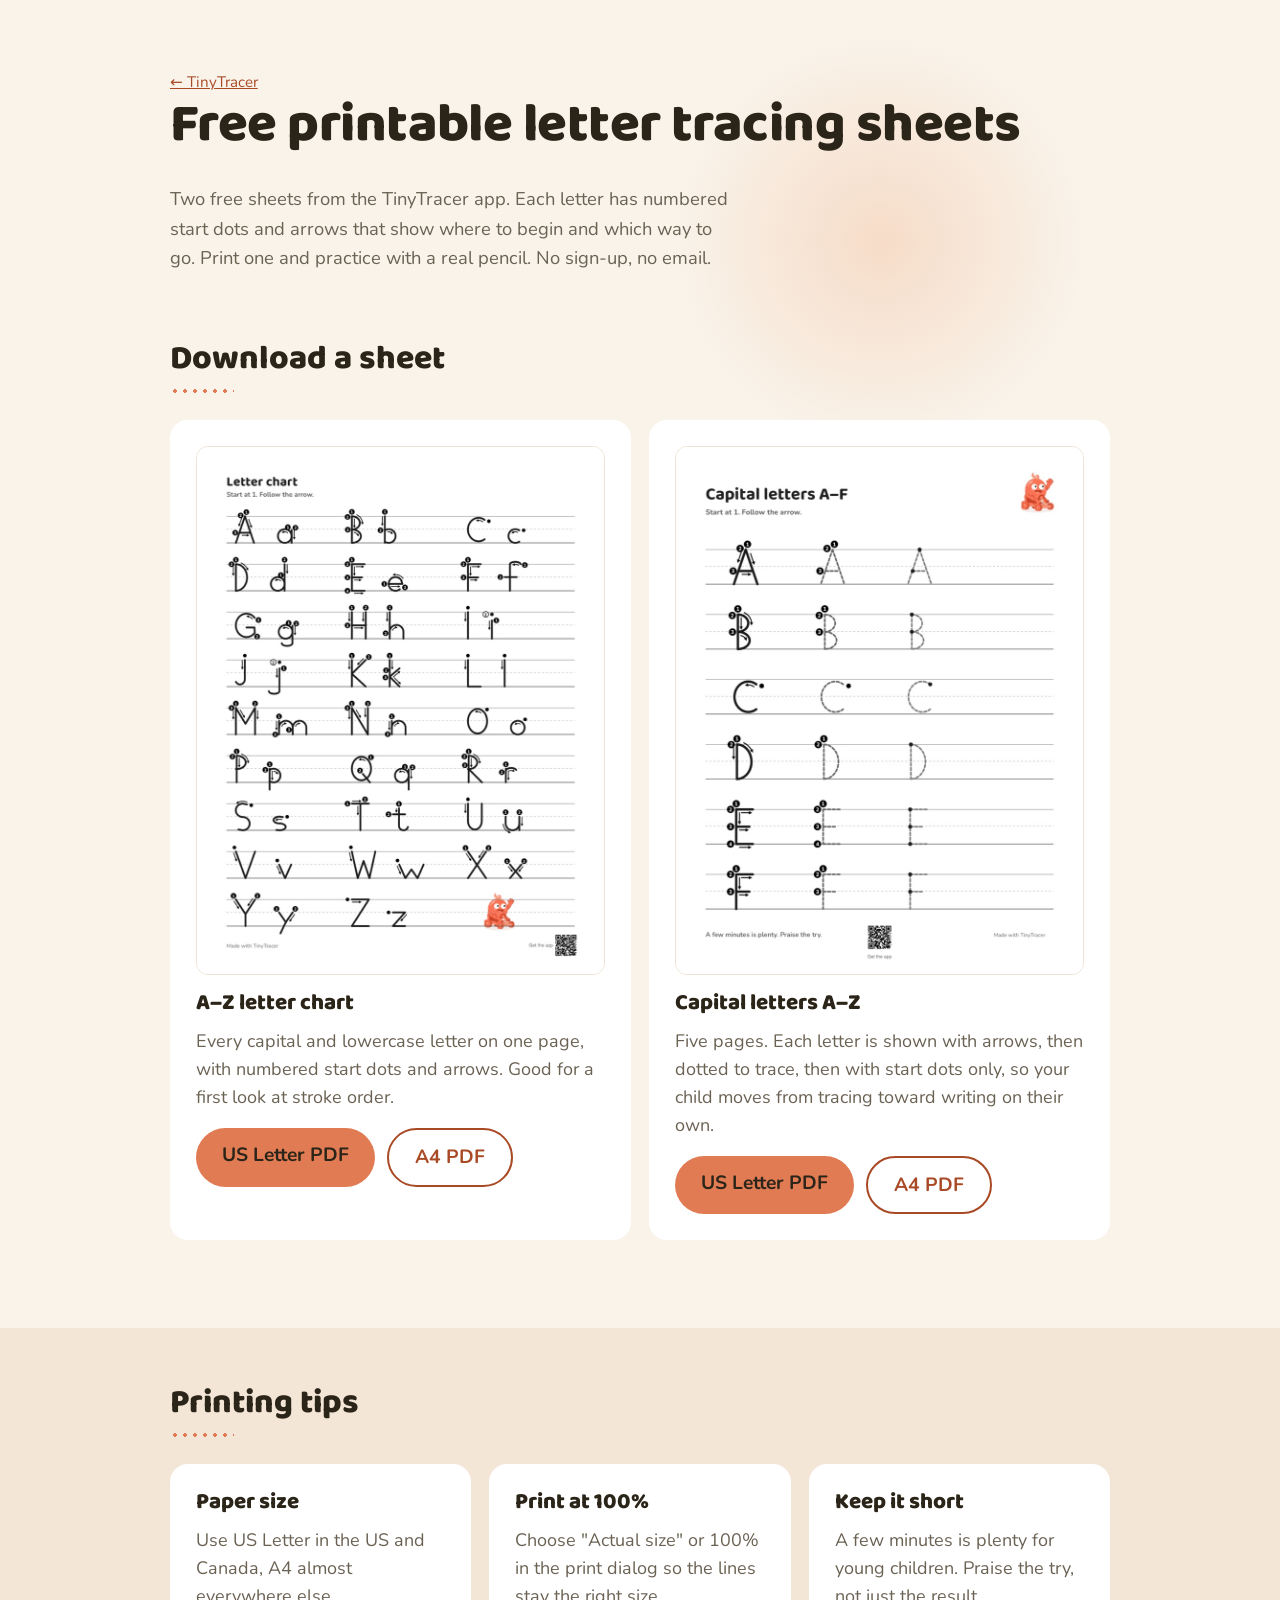
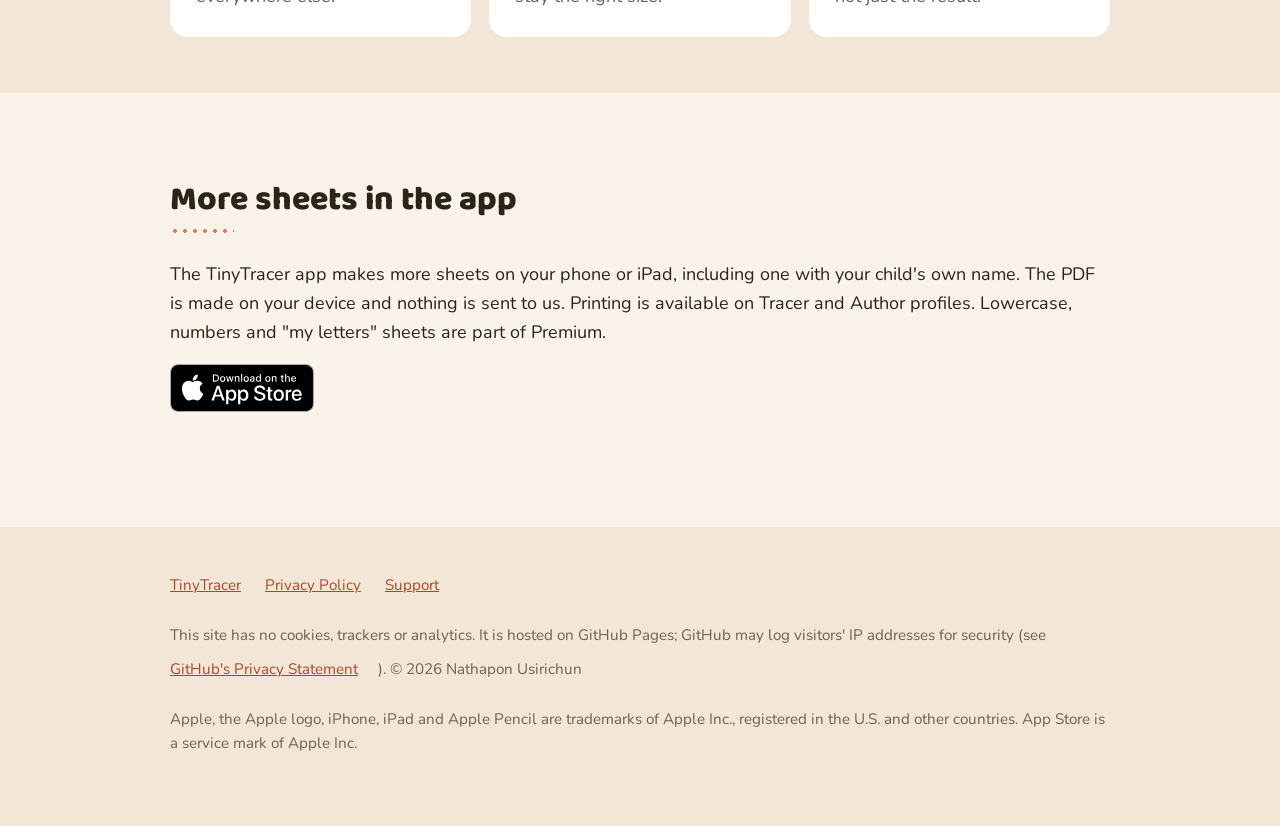
==== printables/index.html @ d0580b0e "TinyTracer landing page and free printables Co-Authored-By: Claude Sonnet 5.5 <noreply@anthropic.com" ====
<!doctype html>
<html lang="en">
<head>
<meta charset="utf-8">
<meta name="viewport" content="width=device-width,initial-scale=1">
<title>Free Printable Letter Tracing Sheets (PDF) | TinyTracer</title>
<meta name="description" content="Free printable letter tracing sheets for kids: an A–Z chart and capital letters, with numbered start dots and arrows. Print and practice with a real pencil.">
<link rel="canonical" href="https://nusirichun.github.io/tinytracer/printables/">
<link rel="preload" href="../fonts/Baloo2-ExtraBold.ttf" as="font" type="font/ttf" crossorigin>
<link rel="stylesheet" href="../style.css">
<meta property="og:type" content="website">
<meta property="og:url" content="https://nusirichun.github.io/tinytracer/printables/">
<meta property="og:title" content="Free printable letter tracing sheets">
<meta property="og:description" content="An A–Z chart and capital letters with numbered start dots and arrows. Free PDFs, no sign-up.">
<meta property="og:image" content="https://nusirichun.github.io/tinytracer/printables/preview-capitals.jpg">
<meta name="twitter:card" content="summary_large_image">
</head>
<body>
<main class="wrap">

<header class="hero single">
  <div>
    <p class="note"><a href="../">← TinyTracer</a></p>
    <h1>Free printable letter tracing sheets</h1>
    <p class="sub">Two free sheets from the TinyTracer app. Each letter has numbered start dots and arrows that show where to begin and which way to go. Print one and practice with a real pencil. No sign-up, no email.</p>
  </div>
</header>

<section aria-labelledby="sheets" class="sheet-section">
  <h2 id="sheets">Download a sheet</h2>
  <div class="grid two">
    <div class="card sheet">
      <img src="preview-a-z-chart.jpg" width="720" height="932" loading="lazy" alt="A printable A–Z letter chart: each capital and lowercase letter with numbered start dots and arrows on handwriting lines">
      <h3>A–Z letter chart</h3>
      <p>Every capital and lowercase letter on one page, with numbered start dots and arrows. Good for a first look at stroke order.</p>
      <div class="ctas">
        <a class="btn" href="tinytracer-a-z-chart-letter.pdf" download>US Letter PDF</a>
        <a class="btn alt" href="tinytracer-a-z-chart-a4.pdf" download>A4 PDF</a>
      </div>
    </div>
    <div class="card sheet">
      <img src="preview-capitals.jpg" width="720" height="932" loading="lazy" alt="A printable capital letters sheet: letters A to F, each traced once with arrows, then as dotted letters to trace, then with start dots only">
      <h3>Capital letters A–Z</h3>
      <p>Five pages. Each letter is shown with arrows, then dotted to trace, then with start dots only, so your child moves from tracing toward writing on their own.</p>
      <div class="ctas">
        <a class="btn" href="tinytracer-capitals-letter.pdf" download>US Letter PDF</a>
        <a class="btn alt" href="tinytracer-capitals-a4.pdf" download>A4 PDF</a>
      </div>
    </div>
  </div>
</section>

<section aria-labelledby="tips" class="band">
  <div class="wrap">
    <h2 id="tips">Printing tips</h2>
    <div class="grid three">
      <div class="card"><h3>Paper size</h3><p>Use US Letter in the US and Canada, A4 almost everywhere else.</p></div>
      <div class="card"><h3>Print at 100%</h3><p>Choose "Actual size" or 100% in the print dialog so the lines stay the right size.</p></div>
      <div class="card"><h3>Keep it short</h3><p>A few minutes is plenty for young children. Praise the try, not just the result.</p></div>
    </div>
  </div>
</section>

<section aria-labelledby="more">
  <h2 id="more">More sheets in the app</h2>
  <p>The TinyTracer app makes more sheets on your phone or iPad, including one with your child's own name. The PDF is made on your device and nothing is sent to us. Printing is available on Tracer and Author profiles. Lowercase, numbers and "my letters" sheets are part of Premium.</p>
  <p><a class="badge" href="https://apps.apple.com/app/id6794721203"><img src="../img/app-store-badge.svg" width="144" height="48" alt="Download on the App Store"></a></p>
</section>

</main>
<footer>
  <div class="wrap">
    <a href="../">TinyTracer</a>
    <a href="https://nusirichun.github.io/tinytracer-legal/">Privacy Policy</a>
    <a href="https://nusirichun.github.io/tinytracer-legal/support.html">Support</a>
    <p>This site has no cookies, trackers or analytics. It is hosted on GitHub Pages; GitHub may log visitors' IP addresses for security (see <a href="https://docs.github.com/site-policy/privacy-policy/github-general-privacy-statement">GitHub's Privacy Statement</a>). © 2026 Nathapon Usirichun</p>
    <p>Apple, the Apple logo, iPhone, iPad and Apple Pencil are trademarks of Apple Inc., registered in the U.S. and other countries. App Store is a service mark of Apple Inc.</p>
  </div>
</footer>
</body>
</html>
---- style.css ----
@font-face{font-family:Baloo;src:url(fonts/Baloo2-ExtraBold.ttf);font-weight:800;font-display:swap}
@font-face{font-family:Nunito;src:url(fonts/Nunito-Regular.ttf);font-weight:400;font-display:swap}
@font-face{font-family:Nunito;src:url(fonts/Nunito-Bold.ttf);font-weight:700;font-display:swap}
:root{--cream:#f9f3ea;--coral:#e07b53;--coral-ink:#a94a26;--ink:#2b2418;--muted:#6b6254;--card:#fff;--tint:#f3e6d6}
*{box-sizing:border-box}
body{margin:0;background:var(--cream);color:var(--ink);font:400 18px/1.6 Nunito,system-ui,sans-serif}
h1,h2,h3{font-family:Baloo,system-ui,sans-serif;font-weight:800;line-height:1.15;margin:0 0 .5em}
h1{font-size:clamp(2.1rem,7vw,3.4rem);text-wrap:balance;letter-spacing:-.01em}
h2{font-size:clamp(1.5rem,4vw,2.1rem);margin-bottom:.8em;text-wrap:balance}
h2::after{content:"";display:block;width:64px;height:4px;margin-top:10px;background:radial-gradient(circle,var(--coral) 1.6px,transparent 2px) 0 0/10px 4px repeat-x}
h3{font-size:1.4rem}
a{color:var(--coral-ink)}
a:focus-visible,summary:focus-visible{outline:3px solid var(--coral-ink);outline-offset:3px;border-radius:8px}
.wrap{max-width:980px;margin:0 auto;padding:0 20px}
section{padding:clamp(48px,8vw,88px) 0}
.hero{position:relative;display:grid;gap:32px;align-items:center;padding:56px 0 40px}
.hero::after{content:"";position:absolute;z-index:-1;right:2%;top:10%;width:min(420px,70vw);aspect-ratio:1;border-radius:50%;background:radial-gradient(circle,#f6dcc8 0%,rgba(249,243,234,0) 70%)}
@media(min-width:800px){.hero{grid-template-columns:5fr 7fr}}
.sub{font-size:1.15rem;color:var(--muted);max-width:34em;margin:0 0 28px;text-wrap:balance}
.note{margin:14px 0 0;font-size:.95rem;color:var(--muted)}
.ctas{display:flex;flex-wrap:wrap;gap:12px;margin-top:8px}
.btn{display:inline-block;background:var(--coral);color:var(--ink);font-weight:700;font-size:1.2rem;text-decoration:none;padding:12px 26px;min-height:48px;border-radius:999px}
.btn.alt{background:transparent;color:var(--coral-ink);border:2px solid var(--coral-ink)}
@media(max-width:480px){.btn{display:block;text-align:center;width:100%}}
.shot,.shots img{box-shadow:0 1px 0 rgba(255,255,255,.4) inset,0 18px 40px -12px rgba(120,70,30,.28),0 4px 10px rgba(120,70,30,.10)}
.visual{position:relative;justify-self:center;width:100%;max-width:560px}
.ipad{display:block;width:100%;height:auto;border-radius:20px;box-shadow:0 1px 0 rgba(255,255,255,.4) inset,0 18px 40px -12px rgba(120,70,30,.28),0 4px 10px rgba(120,70,30,.10)}
.phone{position:absolute;left:-4%;bottom:-8%;width:28%;height:auto;border-radius:16px;box-shadow:0 14px 30px -10px rgba(120,70,30,.4);transform:rotate(-3deg)}
.shot{width:100%;max-width:300px;height:auto;border-radius:28px;justify-self:center;transform:rotate(2deg)}
@media(max-width:799px){.visual{max-width:440px;margin-bottom:24px}}
.grid{display:grid;gap:18px}
@media(min-width:700px) and (max-width:979px){.grid.four{grid-template-columns:1fr 1fr}}
@media(min-width:700px){.grid.two{grid-template-columns:1fr 1fr}.grid.three{grid-template-columns:repeat(3,1fr)}.grid.four{grid-template-columns:repeat(4,1fr)}}
.card{background:var(--card);border-radius:18px;padding:26px}
.card p,.card ul{margin:0;color:var(--muted);line-height:1.55}
.card ul{padding-left:1.1em}
.card li{margin:.25em 0}
.card ul+p{margin-top:14px}
.premium{background:var(--ink);color:#f9f3ea;border:2px solid var(--ink)}.premium h3{color:#fff}.premium p,.premium ul{color:#e9dfd0}.premium li::marker{color:var(--coral)}.premium a{color:#f4b393}
.steps{counter-reset:step}
.steps .card{counter-increment:step;position:relative;padding-top:60px}
.steps .card::before{content:counter(step);position:absolute;top:20px;left:26px;width:28px;height:28px;border-radius:50%;background:var(--coral);color:#fff;font:800 15px/28px Baloo,sans-serif;text-align:center}
.ticks h3::before{content:"✓ ";color:var(--coral-ink)}
.dashed .card{background:transparent;border:2px dashed #e0cdb4}
.band{background:var(--tint);margin:0 calc(50% - 50vw);padding:56px calc(50vw - 50%)}
.band .wrap{padding:0}
body{overflow-x:clip}
.shots{display:flex;gap:20px;flex-wrap:wrap;justify-content:center}
.shots{margin-top:20px}
.shots.wide{align-items:flex-end}.shots.wide figure{max-width:440px}@media(min-width:760px){.shots.wide{flex-wrap:nowrap}.shots.wide figure{flex:3 1 0;max-width:none}.shots.wide figure.tall{flex:1.25 1 0}}
.shots figure{margin:0;max-width:260px;text-align:center;font-size:.95rem;color:var(--muted);text-wrap:balance}
.shots img{width:100%;height:auto;border-radius:22px}
@media(max-width:600px){.shots{flex-wrap:nowrap;overflow-x:auto;scroll-snap-type:x mandatory;justify-content:flex-start;padding-bottom:8px}.shots figure{flex:0 0 75%;scroll-snap-align:center}}
details{background:var(--card);border:1px solid #efe4d4;border-radius:14px;padding:14px 20px;margin:10px 0}
summary{min-height:56px;list-style:none;display:flex;justify-content:space-between;align-items:center;cursor:pointer;font-family:Baloo,sans-serif;font-weight:800;font-size:1.1rem}
summary::-webkit-details-marker{display:none}
summary::after{content:"";flex:none;width:10px;height:10px;margin-left:12px;border-right:3px solid var(--coral-ink);border-bottom:3px solid var(--coral-ink);transform:rotate(45deg) translateY(-3px)}
details[open] summary::after{transform:rotate(-135deg)}
details[open]{border-color:var(--coral)}
details p{margin:10px 0 0;color:var(--muted)}
.closing{text-align:center}
.closing h2::after{margin-left:auto;margin-right:auto}
footer{padding:36px 0 56px;color:var(--muted);font-size:.95rem;background:var(--tint)}
footer a{display:inline-block;padding:10px 0;margin-right:20px}
@media(prefers-reduced-motion:no-preference){
  .btn{transition:transform .15s,box-shadow .15s}
  .btn:focus-visible{outline:3px solid var(--ink);outline-offset:3px}
  .btn:hover{transform:translateY(-2px);box-shadow:0 6px 16px -6px rgba(169,74,38,.5)}
  .visual{animation:float 6s ease-in-out infinite}
  @keyframes float{50%{transform:translateY(-6px)}}
  h2::after{animation:trace 1.2s ease-out both}
  @keyframes trace{from{width:0}}
}
@media(max-width:759px){.shots.wide{align-items:flex-start}.shots.wide figure.tall{flex-basis:45%}}

.buddy{position:absolute;right:-4%;top:-22%;width:20%;height:auto;transform:rotate(6deg);filter:drop-shadow(0 6px 10px rgba(120,70,30,.25))}
.buddy-closing{display:block;margin:0 auto 8px;width:160px;height:auto}
@media(max-width:799px){.visual{padding-top:64px}.buddy{top:0;right:3%;width:20%}.phone{left:0;bottom:-6%;width:26%}}

.hero.single{display:block;padding-bottom:8px}
.sheet-section{padding-top:32px}
.sheet img{display:block;width:100%;height:auto;border-radius:12px;border:1px solid #efe4d4;margin-bottom:16px}
.sheet .ctas{margin-top:16px}
.sheet p{margin-bottom:0}

.badge{display:inline-block;line-height:0;border-radius:8px}.badge img{display:block;height:48px;width:auto}
.ctas .badge{align-self:center}
@media(max-width:480px){.ctas .badge{align-self:flex-start}}
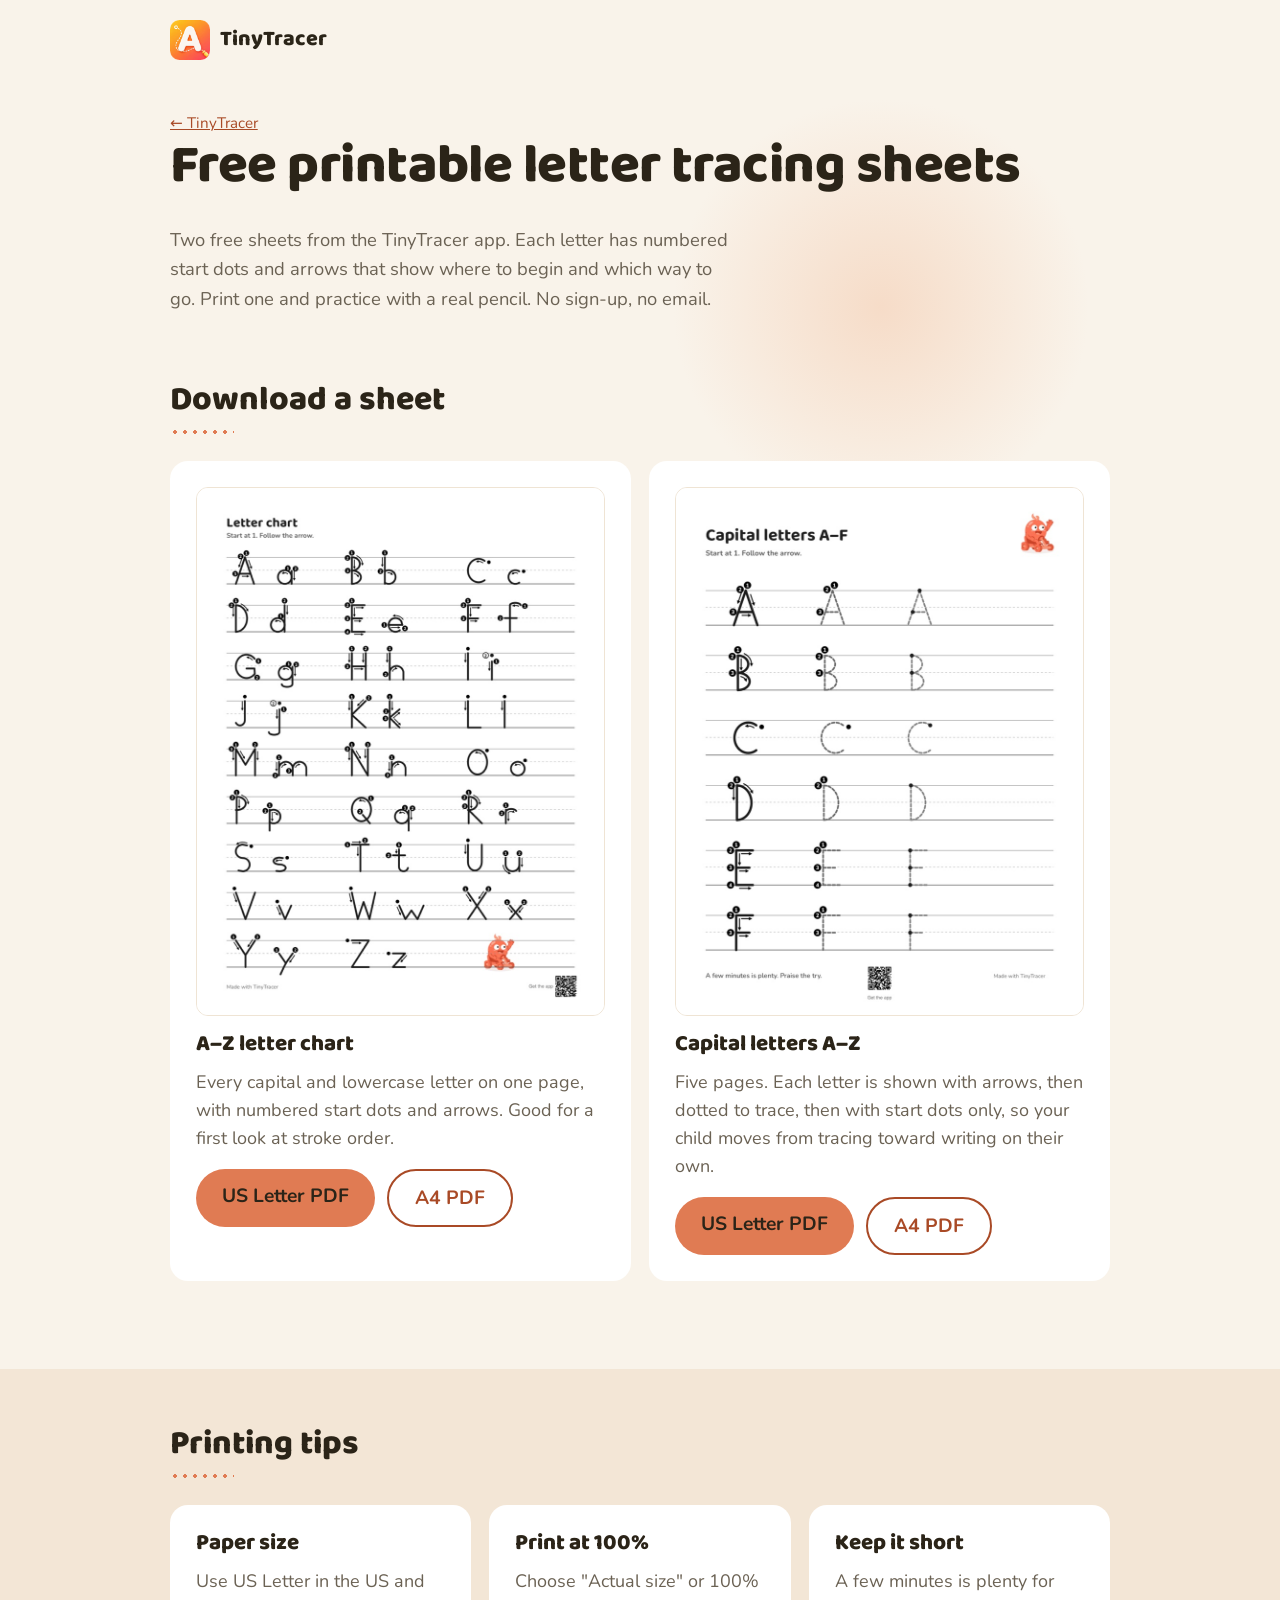
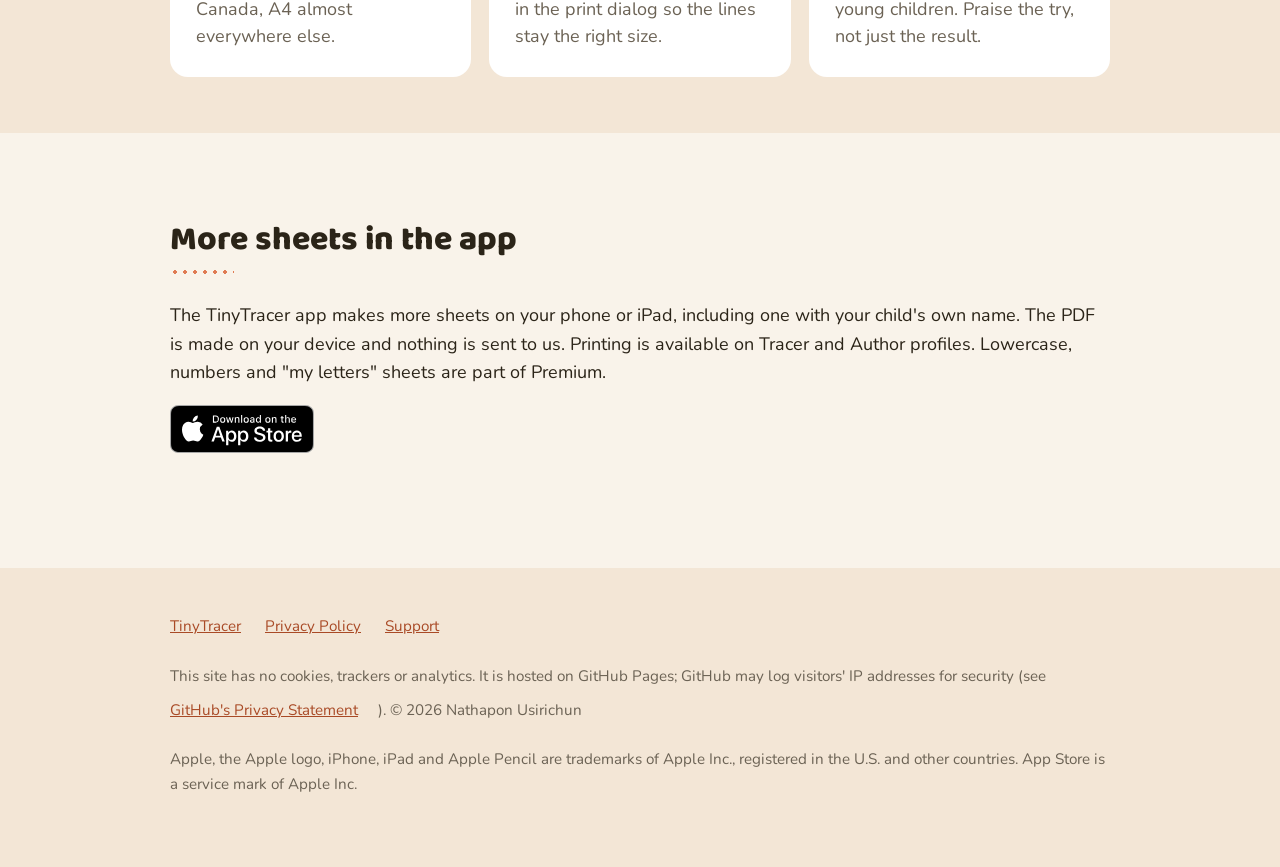
==== commit 9ec30dfc: "Add app icon, favicon, touch icon, share image, App Store badge Co-Authored-By: Claude Sonnet 5.5 <n" ====
--- a/printables/index.html
+++ b/printables/index.html
@@ -7,7 +7,9 @@
 <meta name="description" content="Free printable letter tracing sheets for kids: an A–Z chart and capital letters, with numbered start dots and arrows. Print and practice with a real pencil.">
 <link rel="canonical" href="https://nusirichun.github.io/tinytracer/printables/">
 <link rel="preload" href="../fonts/Baloo2-ExtraBold.ttf" as="font" type="font/ttf" crossorigin>
-<link rel="stylesheet" href="../style.css">
+<link rel="icon" href="../favicon-32.png" type="image/png" sizes="32x32">
+<link rel="apple-touch-icon" href="../apple-touch-icon.png">
+<link rel="stylesheet" href="../style.css?v=2">
 <meta property="og:type" content="website">
 <meta property="og:url" content="https://nusirichun.github.io/tinytracer/printables/">
 <meta property="og:title" content="Free printable letter tracing sheets">
@@ -17,6 +19,7 @@
 </head>
 <body>
 <main class="wrap">
+<a class="brand" href="../"><img src="../img/app-icon-128.png" width="40" height="40" alt=""><span>TinyTracer</span></a>
 
 <header class="hero single">
   <div>
--- a/style.css
+++ b/style.css
@@ -86,3 +86,5 @@
 .badge{display:inline-block;line-height:0;border-radius:8px}.badge img{display:block;height:48px;width:auto}
 .ctas .badge{align-self:center}
 @media(max-width:480px){.ctas .badge{align-self:flex-start}}
+.brand{display:inline-flex;align-items:center;gap:10px;margin-top:20px;text-decoration:none;color:var(--ink);font:800 1.35rem/1 Baloo,system-ui,sans-serif}.brand img{display:block;width:40px;height:40px}
+.hero{padding-top:28px}
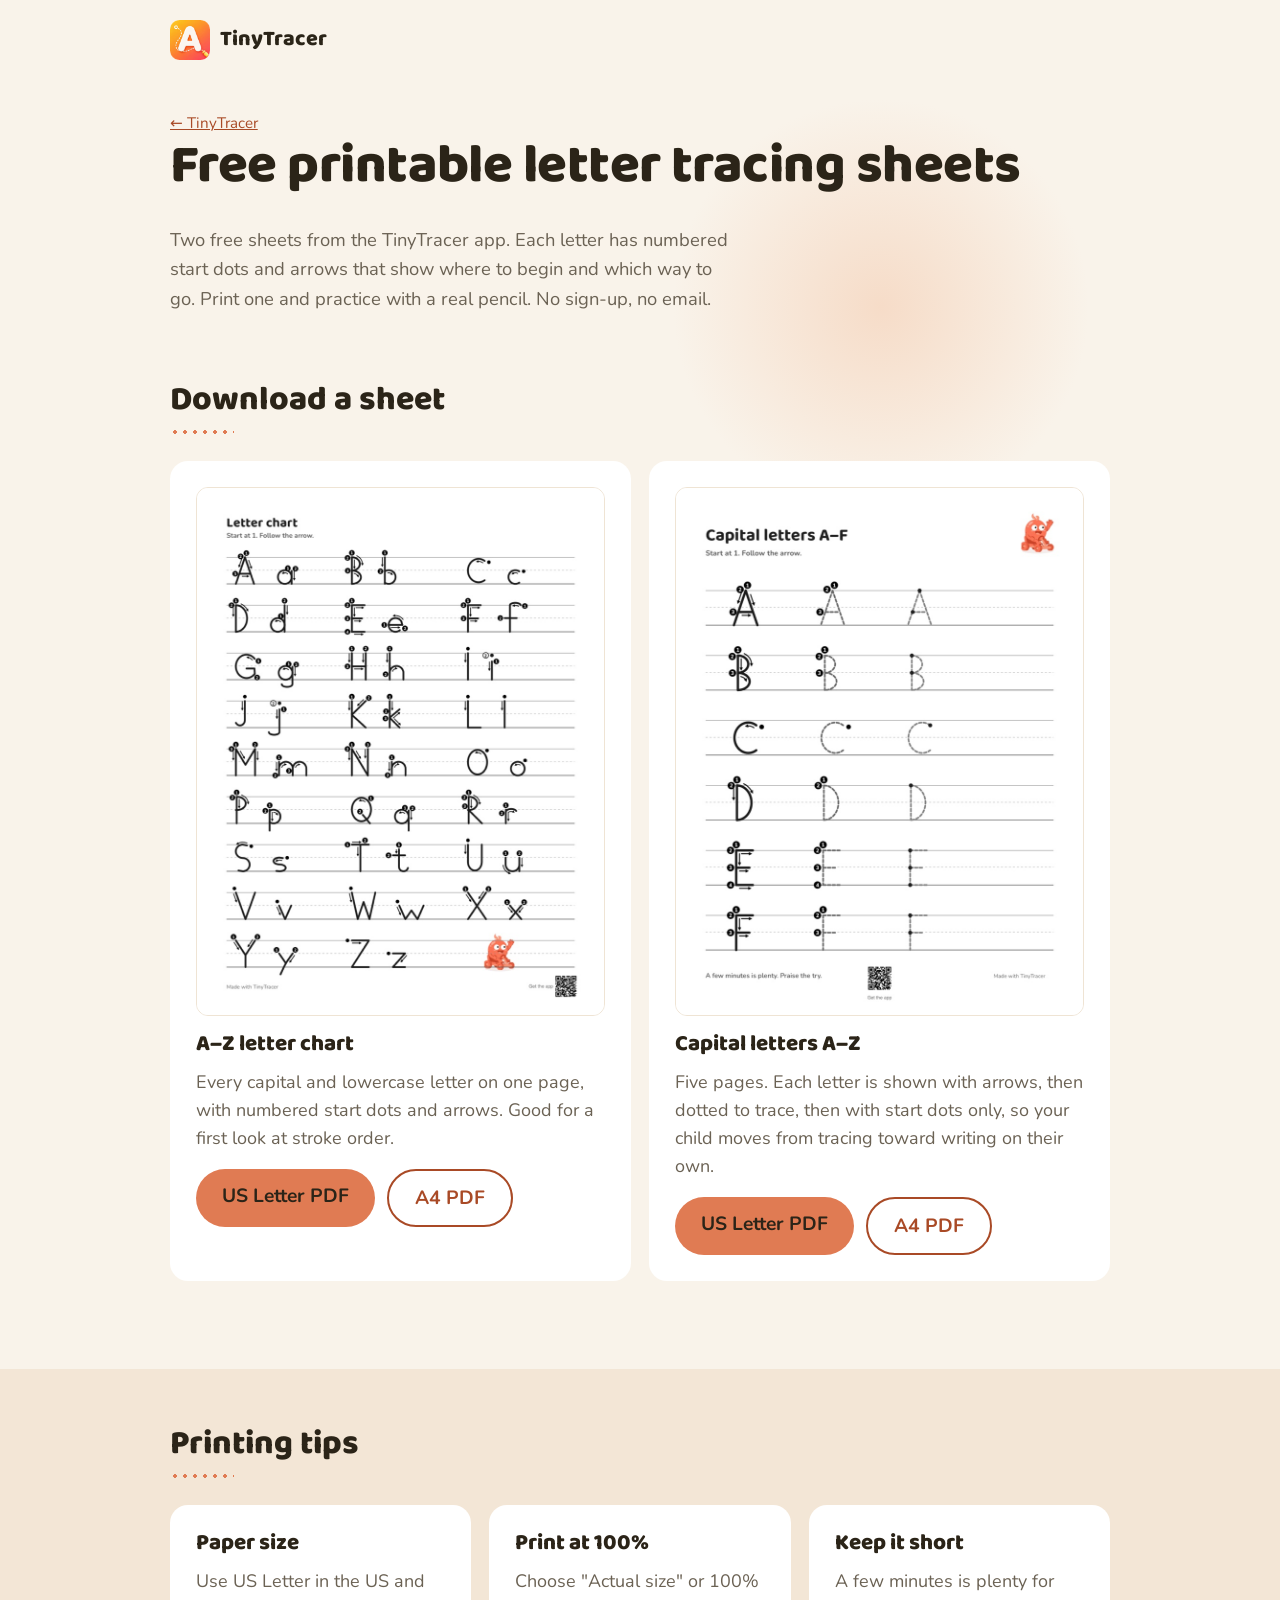
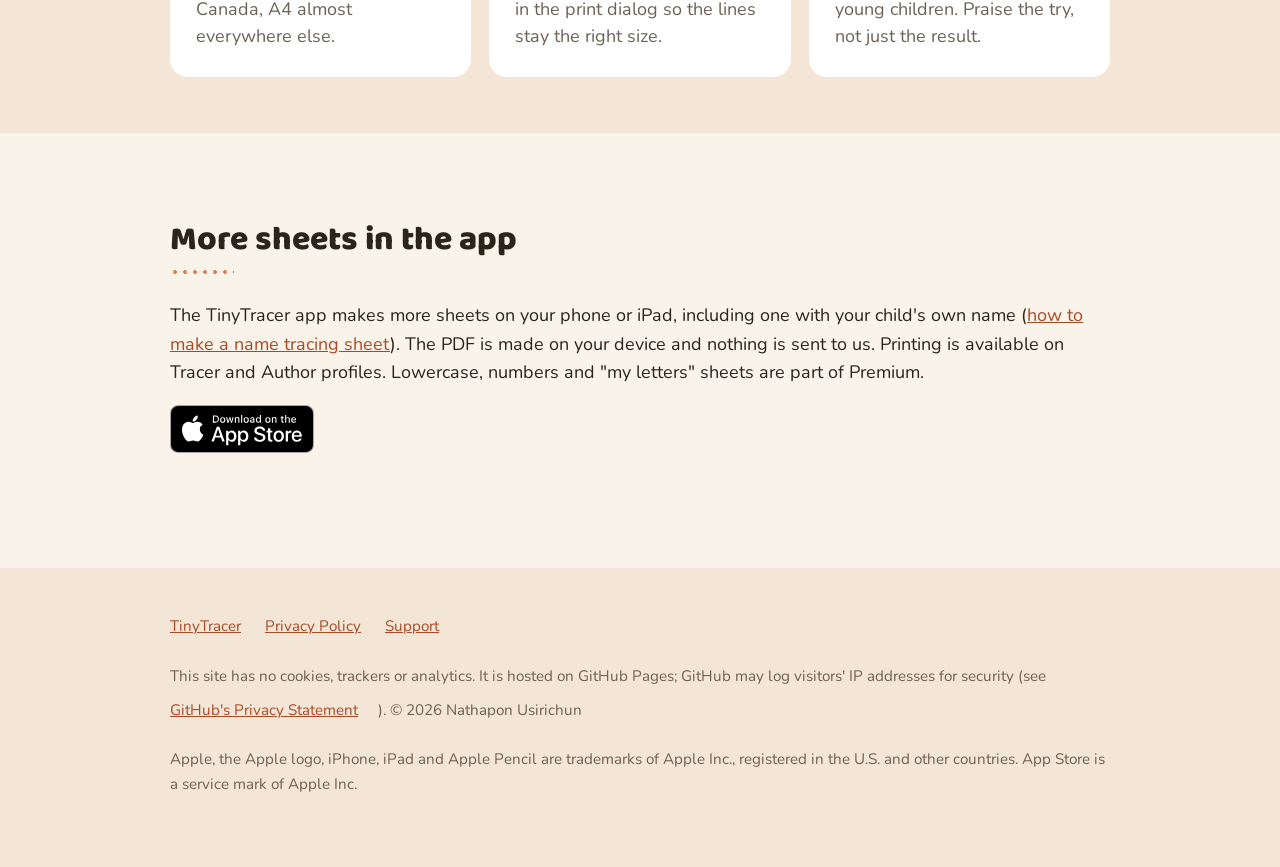
==== commit 6bc83033: "Add name tracing sheet guide, link from printables, update sitemap Co-Authored-By: Claude Sonnet 5.5" ====
--- a/printables/index.html
+++ b/printables/index.html
@@ -5,17 +5,20 @@
 <meta name="viewport" content="width=device-width,initial-scale=1">
 <title>Free Printable Letter Tracing Sheets (PDF) | TinyTracer</title>
 <meta name="description" content="Free printable letter tracing sheets for kids: an A–Z chart and capital letters, with numbered start dots and arrows. Print and practice with a real pencil.">
-<link rel="canonical" href="https://nusirichun.github.io/tinytracer/printables/">
+<link rel="canonical" href="https://tinytracer.app/printables/">
 <link rel="preload" href="../fonts/Baloo2-ExtraBold.ttf" as="font" type="font/ttf" crossorigin>
 <link rel="icon" href="../favicon-32.png" type="image/png" sizes="32x32">
 <link rel="apple-touch-icon" href="../apple-touch-icon.png">
-<link rel="stylesheet" href="../style.css?v=2">
+<link rel="stylesheet" href="../style.css?v=3">
 <meta property="og:type" content="website">
-<meta property="og:url" content="https://nusirichun.github.io/tinytracer/printables/">
+<meta property="og:url" content="https://tinytracer.app/printables/">
 <meta property="og:title" content="Free printable letter tracing sheets">
 <meta property="og:description" content="An A–Z chart and capital letters with numbered start dots and arrows. Free PDFs, no sign-up.">
-<meta property="og:image" content="https://nusirichun.github.io/tinytracer/printables/preview-capitals.jpg">
+<meta property="og:image" content="https://tinytracer.app/printables/preview-capitals.jpg">
 <meta name="twitter:card" content="summary_large_image">
+<script type="application/ld+json">
+{"@context":"https://schema.org","@type":"BreadcrumbList","itemListElement":[{"@type":"ListItem","position":1,"name":"TinyTracer","item":"https://tinytracer.app/"},{"@type":"ListItem","position":2,"name":"Free printables","item":"https://tinytracer.app/printables/"}]}
+</script>
 </head>
 <body>
 <main class="wrap">
@@ -66,7 +69,7 @@
 
 <section aria-labelledby="more">
   <h2 id="more">More sheets in the app</h2>
-  <p>The TinyTracer app makes more sheets on your phone or iPad, including one with your child's own name. The PDF is made on your device and nothing is sent to us. Printing is available on Tracer and Author profiles. Lowercase, numbers and "my letters" sheets are part of Premium.</p>
+  <p>The TinyTracer app makes more sheets on your phone or iPad, including one with your child's own name (<a href="../guides/name-tracing-sheet/">how to make a name tracing sheet</a>). The PDF is made on your device and nothing is sent to us. Printing is available on Tracer and Author profiles. Lowercase, numbers and "my letters" sheets are part of Premium.</p>
   <p><a class="badge" href="https://apps.apple.com/app/id6794721203"><img src="../img/app-store-badge.svg" width="144" height="48" alt="Download on the App Store"></a></p>
 </section>
 
@@ -76,7 +79,7 @@
     <a href="../">TinyTracer</a>
     <a href="https://nusirichun.github.io/tinytracer-legal/">Privacy Policy</a>
     <a href="https://nusirichun.github.io/tinytracer-legal/support.html">Support</a>
-    <p>This site has no cookies, trackers or analytics. It is hosted on GitHub Pages; GitHub may log visitors' IP addresses for security (see <a href="https://docs.github.com/site-policy/privacy-policy/github-general-privacy-statement">GitHub's Privacy Statement</a>). © 2026 Nathapon Usirichun</p>
+    <p>This site has no cookies, trackers or analytics. It is hosted on GitHub Pages; GitHub may log visitors' IP addresses for security (see <a href="https://docs.github.com/site-policy/privacy-policies/github-general-privacy-statement">GitHub's Privacy Statement</a>). © 2026 Nathapon Usirichun</p>
     <p>Apple, the Apple logo, iPhone, iPad and Apple Pencil are trademarks of Apple Inc., registered in the U.S. and other countries. App Store is a service mark of Apple Inc.</p>
   </div>
 </footer>
--- a/style.css
+++ b/style.css
@@ -88,3 +88,8 @@
 @media(max-width:480px){.ctas .badge{align-self:flex-start}}
 .brand{display:inline-flex;align-items:center;gap:10px;margin-top:20px;text-decoration:none;color:var(--ink);font:800 1.35rem/1 Baloo,system-ui,sans-serif}.brand img{display:block;width:40px;height:40px}
 .hero{padding-top:28px}
+
+.guide section{padding:clamp(28px,5vw,44px) 0}
+.guide ul,.guide ol{padding-left:1.3em;margin:0 0 1em}
+.guide li{margin:.5em 0}
+.guide p{max-width:42em}
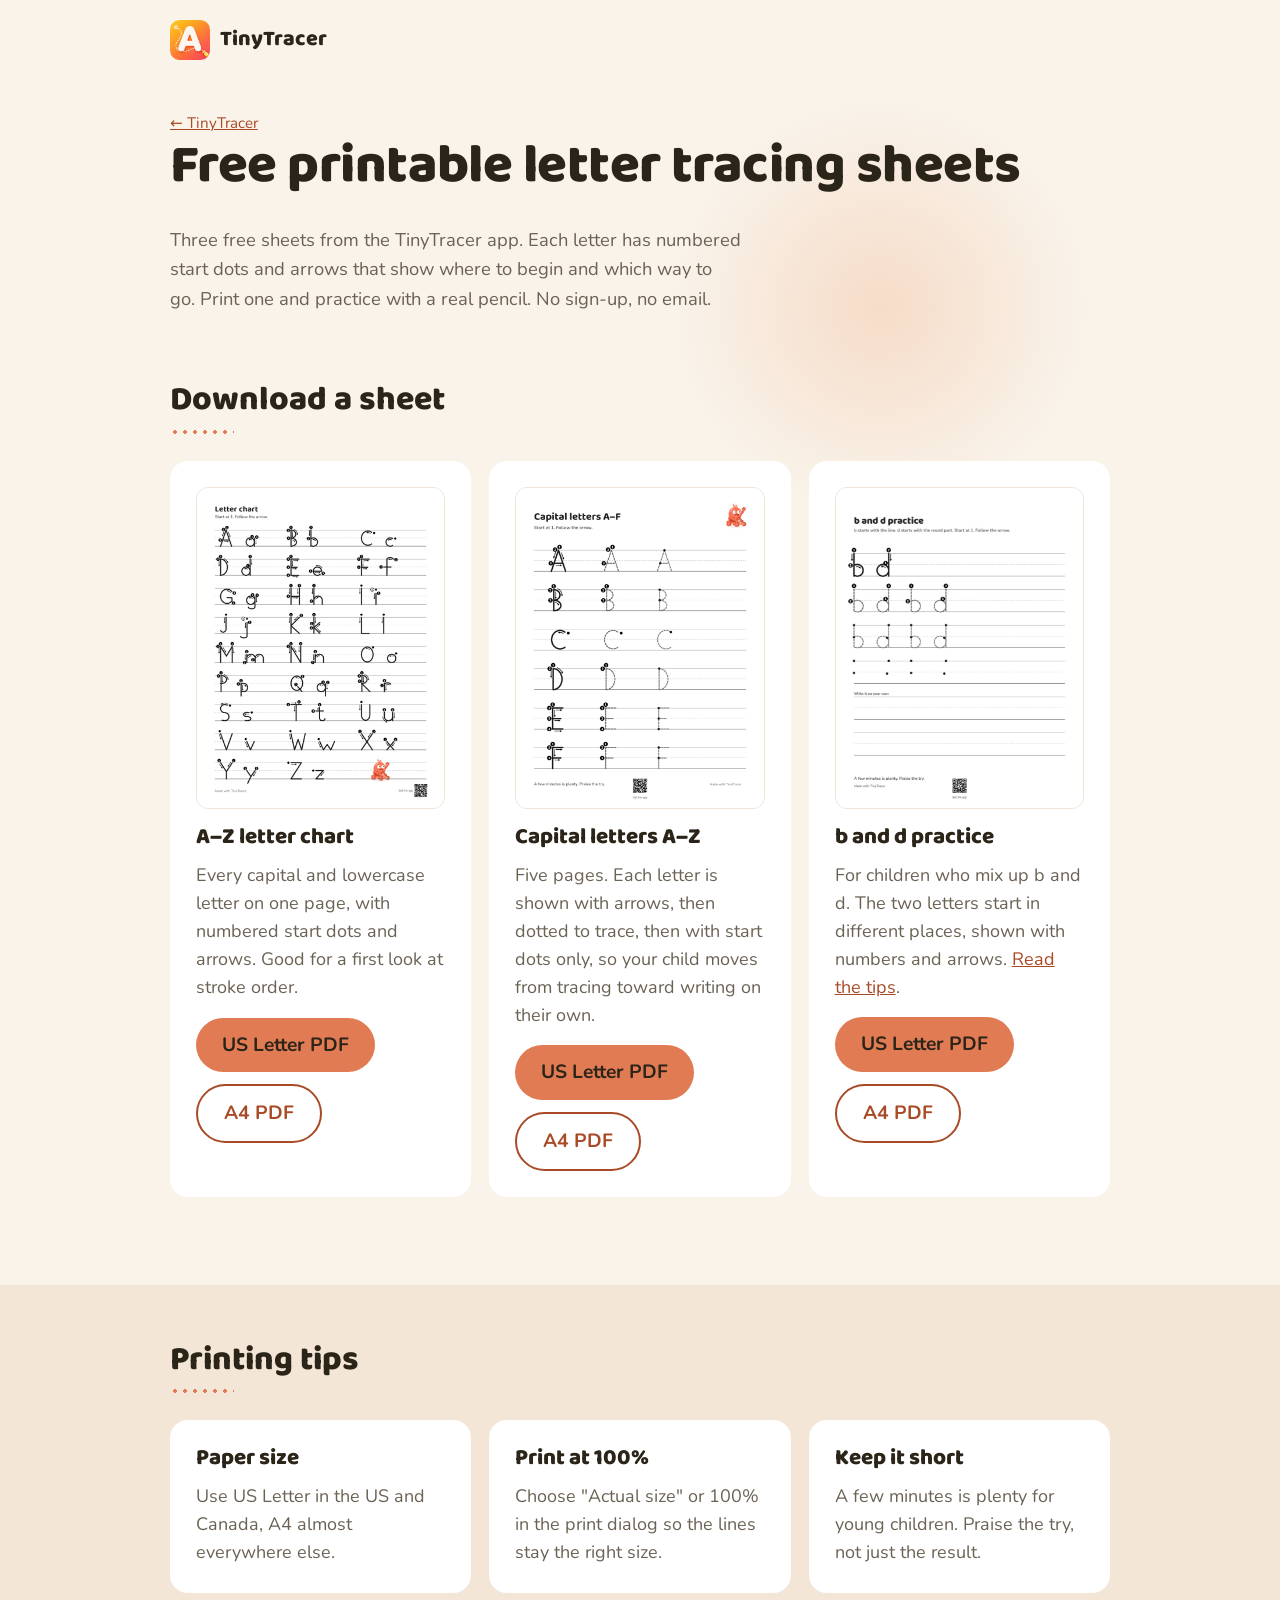
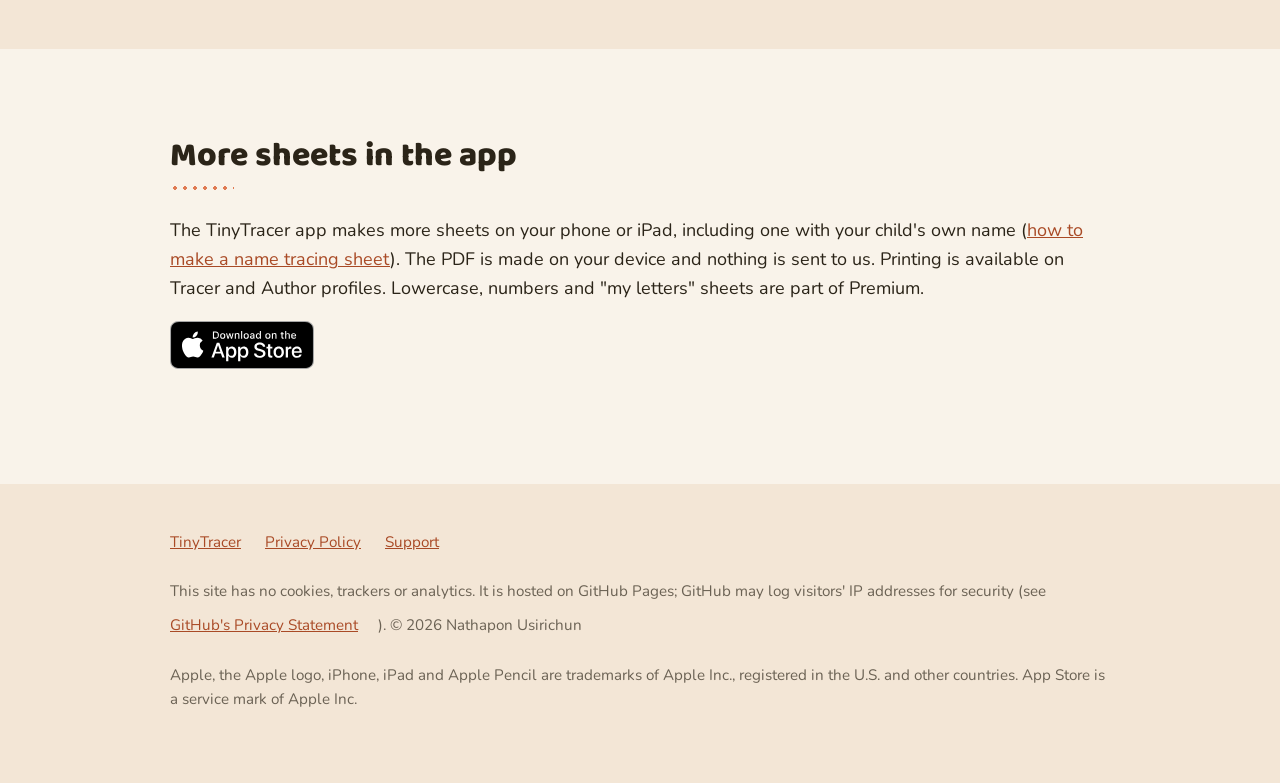
==== commit dc348b05: "Add b and d practice sheet and guide, update printables and sitemap Co-Authored-By: Claude Sonnet 5." ====
--- a/printables/index.html
+++ b/printables/index.html
@@ -4,7 +4,7 @@
 <meta charset="utf-8">
 <meta name="viewport" content="width=device-width,initial-scale=1">
 <title>Free Printable Letter Tracing Sheets (PDF) | TinyTracer</title>
-<meta name="description" content="Free printable letter tracing sheets for kids: an A–Z chart and capital letters, with numbered start dots and arrows. Print and practice with a real pencil.">
+<meta name="description" content="Free printable letter tracing sheets for kids: an A–Z chart, capital letters and a b and d practice sheet, with numbered start dots and arrows. Print and practice with a real pencil.">
 <link rel="canonical" href="https://tinytracer.app/printables/">
 <link rel="preload" href="../fonts/Baloo2-ExtraBold.ttf" as="font" type="font/ttf" crossorigin>
 <link rel="icon" href="../favicon-32.png" type="image/png" sizes="32x32">
@@ -28,13 +28,13 @@
   <div>
     <p class="note"><a href="../">← TinyTracer</a></p>
     <h1>Free printable letter tracing sheets</h1>
-    <p class="sub">Two free sheets from the TinyTracer app. Each letter has numbered start dots and arrows that show where to begin and which way to go. Print one and practice with a real pencil. No sign-up, no email.</p>
+    <p class="sub">Three free sheets from the TinyTracer app. Each letter has numbered start dots and arrows that show where to begin and which way to go. Print one and practice with a real pencil. No sign-up, no email.</p>
   </div>
 </header>
 
 <section aria-labelledby="sheets" class="sheet-section">
   <h2 id="sheets">Download a sheet</h2>
-  <div class="grid two">
+  <div class="grid three">
     <div class="card sheet">
       <img src="preview-a-z-chart.jpg" width="720" height="932" loading="lazy" alt="A printable A–Z letter chart: each capital and lowercase letter with numbered start dots and arrows on handwriting lines">
       <h3>A–Z letter chart</h3>
@@ -51,6 +51,15 @@
       <div class="ctas">
         <a class="btn" href="tinytracer-capitals-letter.pdf" download>US Letter PDF</a>
         <a class="btn alt" href="tinytracer-capitals-a4.pdf" download>A4 PDF</a>
+      </div>
+    </div>
+    <div class="card sheet">
+      <img src="preview-b-d.jpg" width="772" height="1000" loading="lazy" alt="A printable b and d practice sheet: b and d traced with numbered start dots and arrows, then dotted, then start dots only, then blank lines to write on">
+      <h3>b and d practice</h3>
+      <p>For children who mix up b and d. The two letters start in different places, shown with numbers and arrows. <a href="../guides/b-d-tracing/">Read the tips</a>.</p>
+      <div class="ctas">
+        <a class="btn" href="tinytracer-b-d-letter.pdf" download>US Letter PDF</a>
+        <a class="btn alt" href="tinytracer-b-d-a4.pdf" download>A4 PDF</a>
       </div>
     </div>
   </div>
